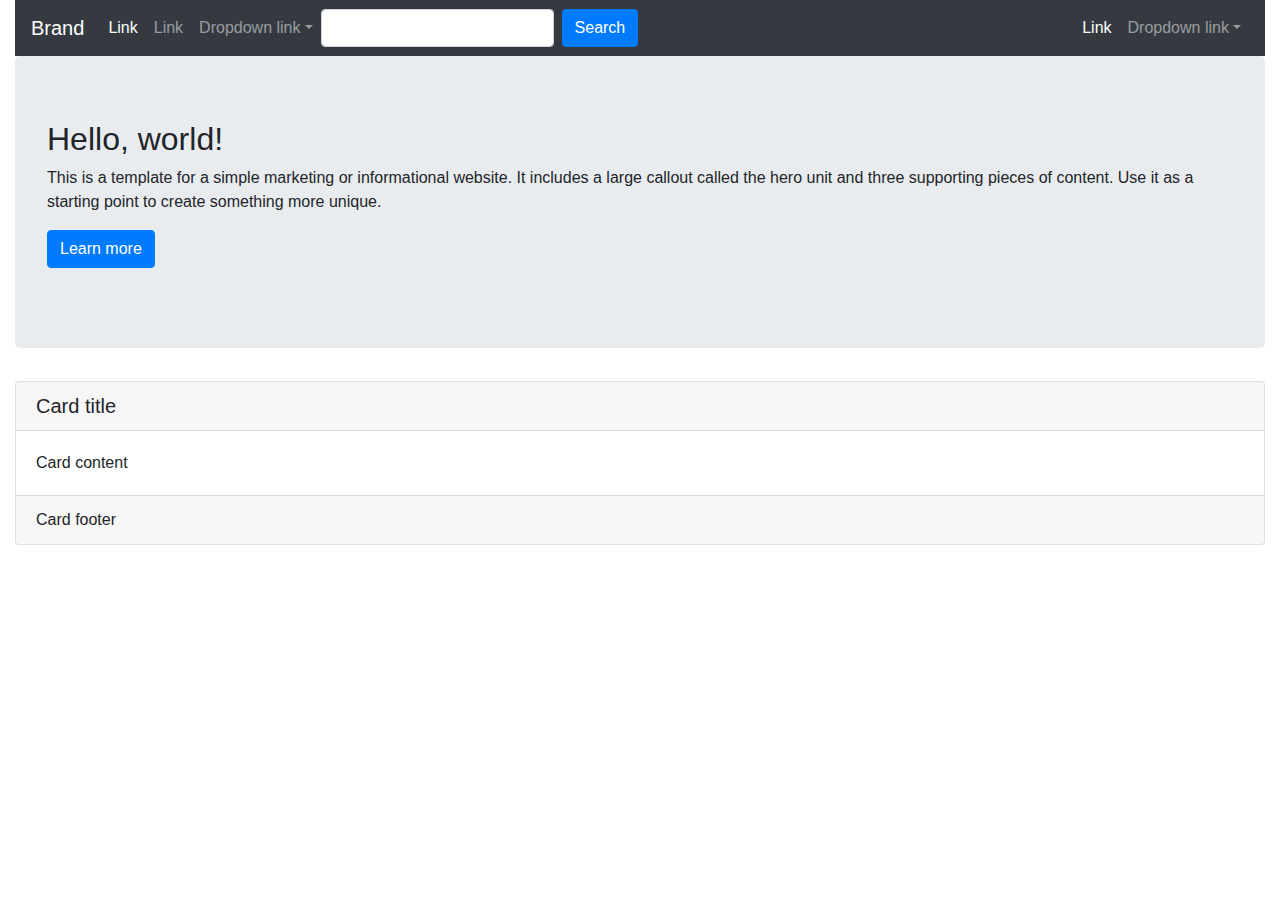
==== loja/base/static/index.html @ 8a4dc0f2 "Configurado Landingpage close #70" ====
<!DOCTYPE html>
<html lang="en">
  <head>
    <meta charset="utf-8">
    <meta http-equiv="X-UA-Compatible" content="IE=edge">
    <meta name="viewport" content="width=device-width, initial-scale=1">

    <title>Bootstrap 4, from LayoutIt!</title>

    <meta name="description" content="Source code generated using layoutit.com">
    <meta name="author" content="LayoutIt!">

    <link href="css/bootstrap.min.css" rel="stylesheet">
    <link href="css/style.css" rel="stylesheet">

  </head>
  <body>

    <div class="container-fluid">
	<div class="row">
		<div class="col-md-12">
			<nav class="navbar navbar-expand-lg navbar-light bg-light navbar-dark bg-dark">
				 
				<button class="navbar-toggler" type="button" data-toggle="collapse" data-target="#bs-example-navbar-collapse-1">
					<span class="navbar-toggler-icon"></span>
				</button> <a class="navbar-brand" href="#">Brand</a>
				<div class="collapse navbar-collapse" id="bs-example-navbar-collapse-1">
					<ul class="navbar-nav">
						<li class="nav-item active">
							 <a class="nav-link" href="#">Link <span class="sr-only">(current)</span></a>
						</li>
						<li class="nav-item">
							 <a class="nav-link" href="#">Link</a>
						</li>
						<li class="nav-item dropdown">
							 <a class="nav-link dropdown-toggle" href="http://example.com" id="navbarDropdownMenuLink" data-toggle="dropdown">Dropdown link</a>
							<div class="dropdown-menu" aria-labelledby="navbarDropdownMenuLink">
								 <a class="dropdown-item" href="#">Action</a> <a class="dropdown-item" href="#">Another action</a> <a class="dropdown-item" href="#">Something else here</a>
								<div class="dropdown-divider">
								</div> <a class="dropdown-item" href="#">Separated link</a>
							</div>
						</li>
					</ul>
					<form class="form-inline">
						<input class="form-control mr-sm-2" type="text"> 
						<button class="btn btn-primary my-2 my-sm-0" type="submit">
							Search
						</button>
					</form>
					<ul class="navbar-nav ml-md-auto">
						<li class="nav-item active">
							 <a class="nav-link" href="#">Link <span class="sr-only">(current)</span></a>
						</li>
						<li class="nav-item dropdown">
							 <a class="nav-link dropdown-toggle" href="http://example.com" id="navbarDropdownMenuLink" data-toggle="dropdown">Dropdown link</a>
							<div class="dropdown-menu dropdown-menu-right" aria-labelledby="navbarDropdownMenuLink">
								 <a class="dropdown-item" href="#">Action</a> <a class="dropdown-item" href="#">Another action</a> <a class="dropdown-item" href="#">Something else here</a>
								<div class="dropdown-divider">
								</div> <a class="dropdown-item" href="#">Separated link</a>
							</div>
						</li>
					</ul>
				</div>
			</nav>
			<div class="jumbotron">
				<h2>
					Hello, world!
				</h2>
				<p>
					This is a template for a simple marketing or informational website. It includes a large callout called the hero unit and three supporting pieces of content. Use it as a starting point to create something more unique.
				</p>
				<p>
					<a class="btn btn-primary btn-large" href="#">Learn more</a>
				</p>
			</div>
			<div class="row">
				<div class="col-md-12">
				</div>
			</div>
			<div class="card">
				<h5 class="card-header">
					Card title
				</h5>
				<div class="card-body">
					<p class="card-text">
						Card content
					</p>
				</div>
				<div class="card-footer">
					Card footer
				</div>
			</div>
		</div>
	</div>
</div>

    <script src="js/jquery.min.js"></script>
    <script src="js/bootstrap.min.js"></script>
    <script src="js/scripts.js"></script>
  </body>
</html>
---- loja/base/static/css/style.css ----
# Empty CSS file for your own CSS
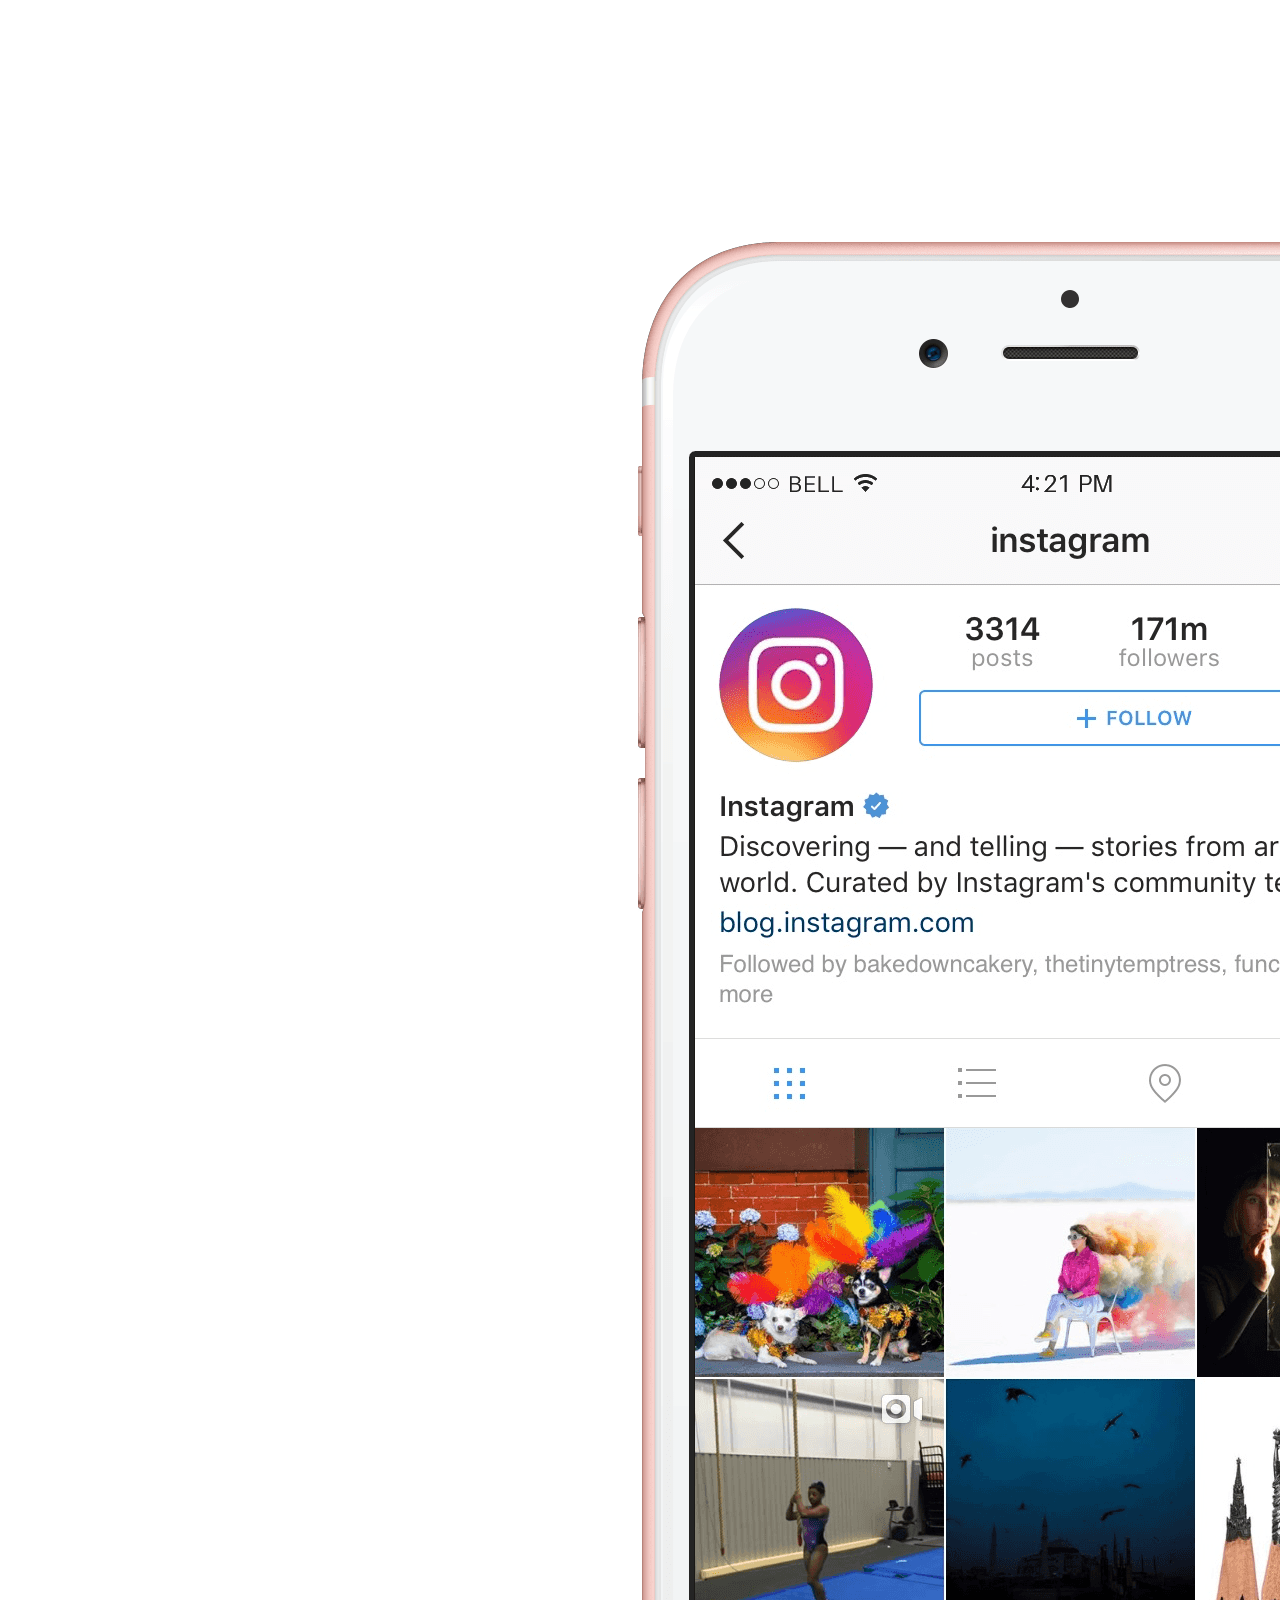
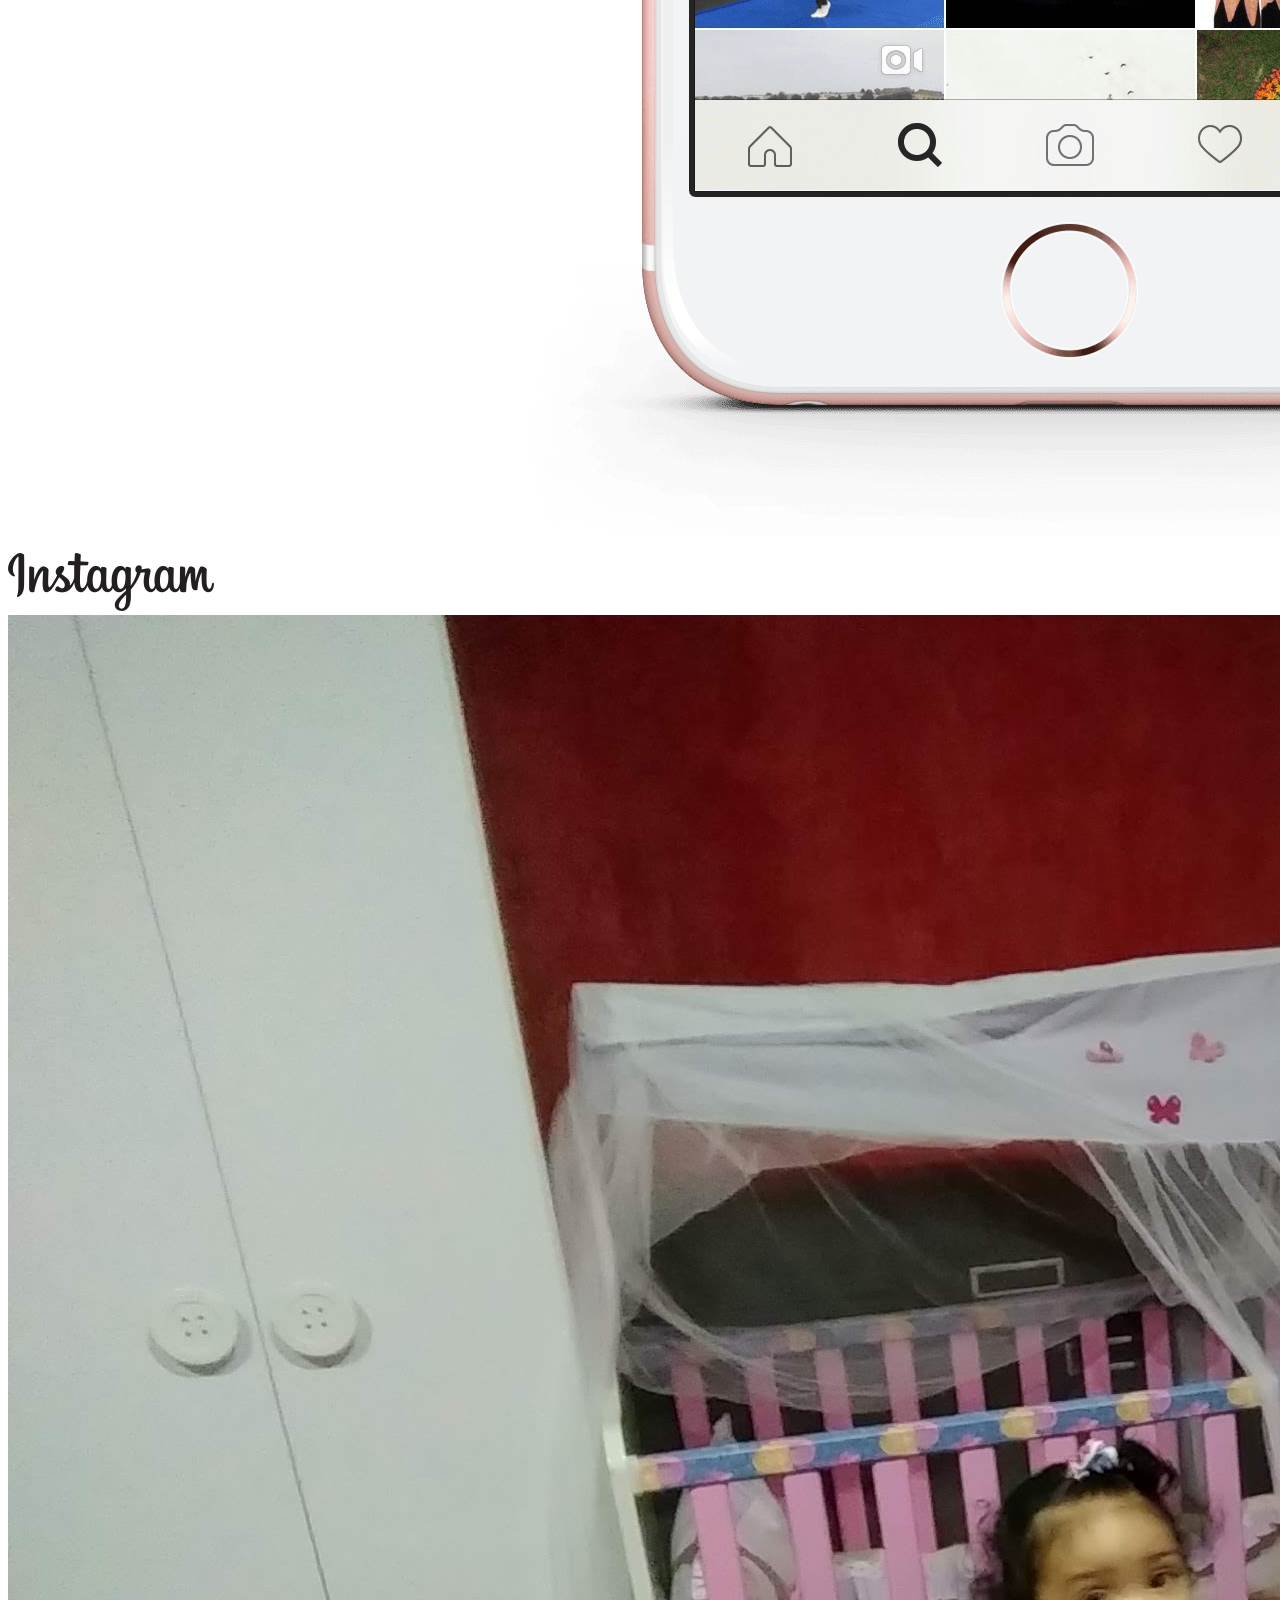
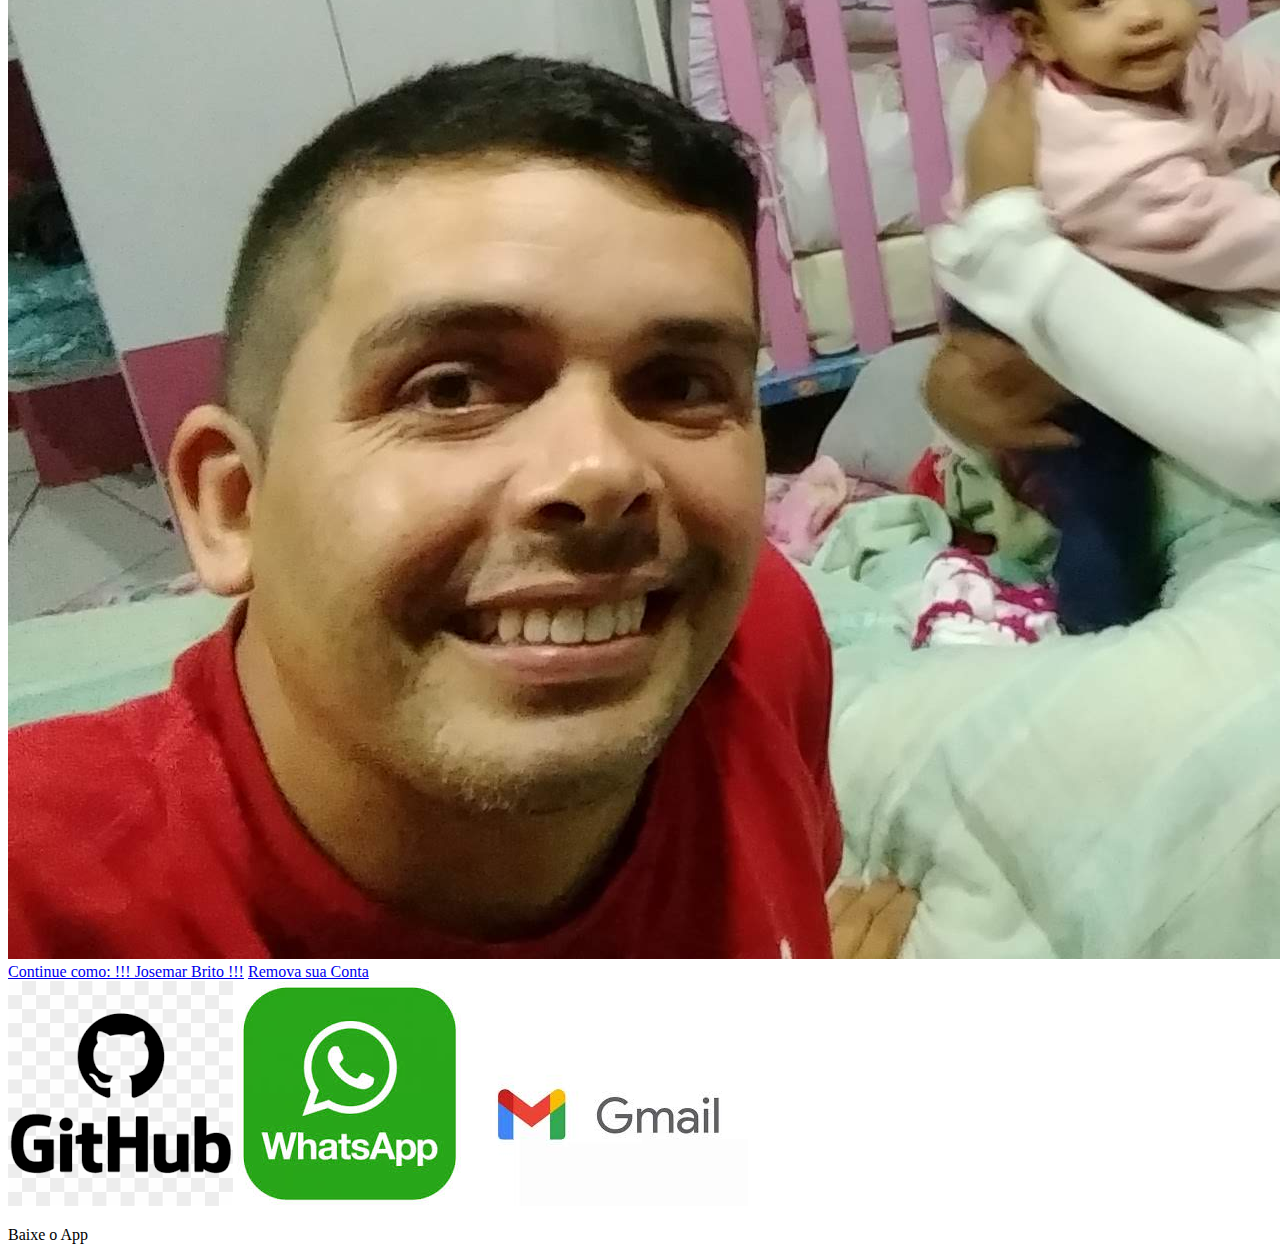
==== commit 491c8b85: "alterado HTML" ====
--- a/loja/base/static/index.html
+++ b/loja/base/static/index.html
@@ -1,101 +1,42 @@
 <!DOCTYPE html>
 <html lang="en">
-  <head>
-    <meta charset="utf-8">
-    <meta http-equiv="X-UA-Compatible" content="IE=edge">
-    <meta name="viewport" content="width=device-width, initial-scale=1">
+<head>
+    <meta charset="UTF-8">
+    <meta name="viewport" content="width=device-width, initial-scale=1.0">
+    <link rel="stylesheet" href="style.css">
+    <title>Document</title>
+</head>
+<body>
+    <div class="insta-wrapper">
+        <div class="insta-phone">
+            <img src="./imagem/insta.cel.png" alt="celular">
+         </div>
+         <div class="insta-continue">
+             <div class="grupo">
+                <img src="./imagem/insta.logo.png" class="insta-logo" alt="instagram logo">
+                <div class="photo-perfil">
+                <img src="./imagem/family.jpg" alt="photo-perfil">
+                </div>
+                    <a href="https://www.instagram.com/" class="insta-login">Continue como: !!! Josemar Brito !!!</a>
+                    <a href="https://www.instagram.com/" class="insta-logout">Remova sua Conta</a>
+             </div>
+             <div class="grupo1">
+                <img src="./imagem/github.png" alt="github">
+                <img src="./imagem/wattsap.jpg" alt="wattsap">
+                <img src="./imagem/gmail.jpg" alt="gmail">
 
-    <title>Bootstrap 4, from LayoutIt!</title>
+             </div>
+             <div class="app">
+                 <p class="app">Baixe o App</p>
+                 <div class="download">
+                     <a href="https://apps.apple.com/br/app/instagram/id389801252" class="app-download"></a>
+                     <a href="https://instagram.br.uptodown.com/android" class="app-download"></a>
+                 </div>
+             </div>
 
-    <meta name="description" content="Source code generated using layoutit.com">
-    <meta name="author" content="LayoutIt!">
+         </div>
 
-    <link href="css/bootstrap.min.css" rel="stylesheet">
-    <link href="css/style.css" rel="stylesheet">
+    </div>
 
-  </head>
-  <body>
-
-    <div class="container-fluid">
-	<div class="row">
-		<div class="col-md-12">
-			<nav class="navbar navbar-expand-lg navbar-light bg-light navbar-dark bg-dark">
-				 
-				<button class="navbar-toggler" type="button" data-toggle="collapse" data-target="#bs-example-navbar-collapse-1">
-					<span class="navbar-toggler-icon"></span>
-				</button> <a class="navbar-brand" href="#">Brand</a>
-				<div class="collapse navbar-collapse" id="bs-example-navbar-collapse-1">
-					<ul class="navbar-nav">
-						<li class="nav-item active">
-							 <a class="nav-link" href="#">Link <span class="sr-only">(current)</span></a>
-						</li>
-						<li class="nav-item">
-							 <a class="nav-link" href="#">Link</a>
-						</li>
-						<li class="nav-item dropdown">
-							 <a class="nav-link dropdown-toggle" href="http://example.com" id="navbarDropdownMenuLink" data-toggle="dropdown">Dropdown link</a>
-							<div class="dropdown-menu" aria-labelledby="navbarDropdownMenuLink">
-								 <a class="dropdown-item" href="#">Action</a> <a class="dropdown-item" href="#">Another action</a> <a class="dropdown-item" href="#">Something else here</a>
-								<div class="dropdown-divider">
-								</div> <a class="dropdown-item" href="#">Separated link</a>
-							</div>
-						</li>
-					</ul>
-					<form class="form-inline">
-						<input class="form-control mr-sm-2" type="text"> 
-						<button class="btn btn-primary my-2 my-sm-0" type="submit">
-							Search
-						</button>
-					</form>
-					<ul class="navbar-nav ml-md-auto">
-						<li class="nav-item active">
-							 <a class="nav-link" href="#">Link <span class="sr-only">(current)</span></a>
-						</li>
-						<li class="nav-item dropdown">
-							 <a class="nav-link dropdown-toggle" href="http://example.com" id="navbarDropdownMenuLink" data-toggle="dropdown">Dropdown link</a>
-							<div class="dropdown-menu dropdown-menu-right" aria-labelledby="navbarDropdownMenuLink">
-								 <a class="dropdown-item" href="#">Action</a> <a class="dropdown-item" href="#">Another action</a> <a class="dropdown-item" href="#">Something else here</a>
-								<div class="dropdown-divider">
-								</div> <a class="dropdown-item" href="#">Separated link</a>
-							</div>
-						</li>
-					</ul>
-				</div>
-			</nav>
-			<div class="jumbotron">
-				<h2>
-					Hello, world!
-				</h2>
-				<p>
-					This is a template for a simple marketing or informational website. It includes a large callout called the hero unit and three supporting pieces of content. Use it as a starting point to create something more unique.
-				</p>
-				<p>
-					<a class="btn btn-primary btn-large" href="#">Learn more</a>
-				</p>
-			</div>
-			<div class="row">
-				<div class="col-md-12">
-				</div>
-			</div>
-			<div class="card">
-				<h5 class="card-header">
-					Card title
-				</h5>
-				<div class="card-body">
-					<p class="card-text">
-						Card content
-					</p>
-				</div>
-				<div class="card-footer">
-					Card footer
-				</div>
-			</div>
-		</div>
-	</div>
-</div>
-
-    <script src="js/jquery.min.js"></script>
-    <script src="js/bootstrap.min.js"></script>
-    <script src="js/scripts.js"></script>
-  </body>
+</body>
 </html>